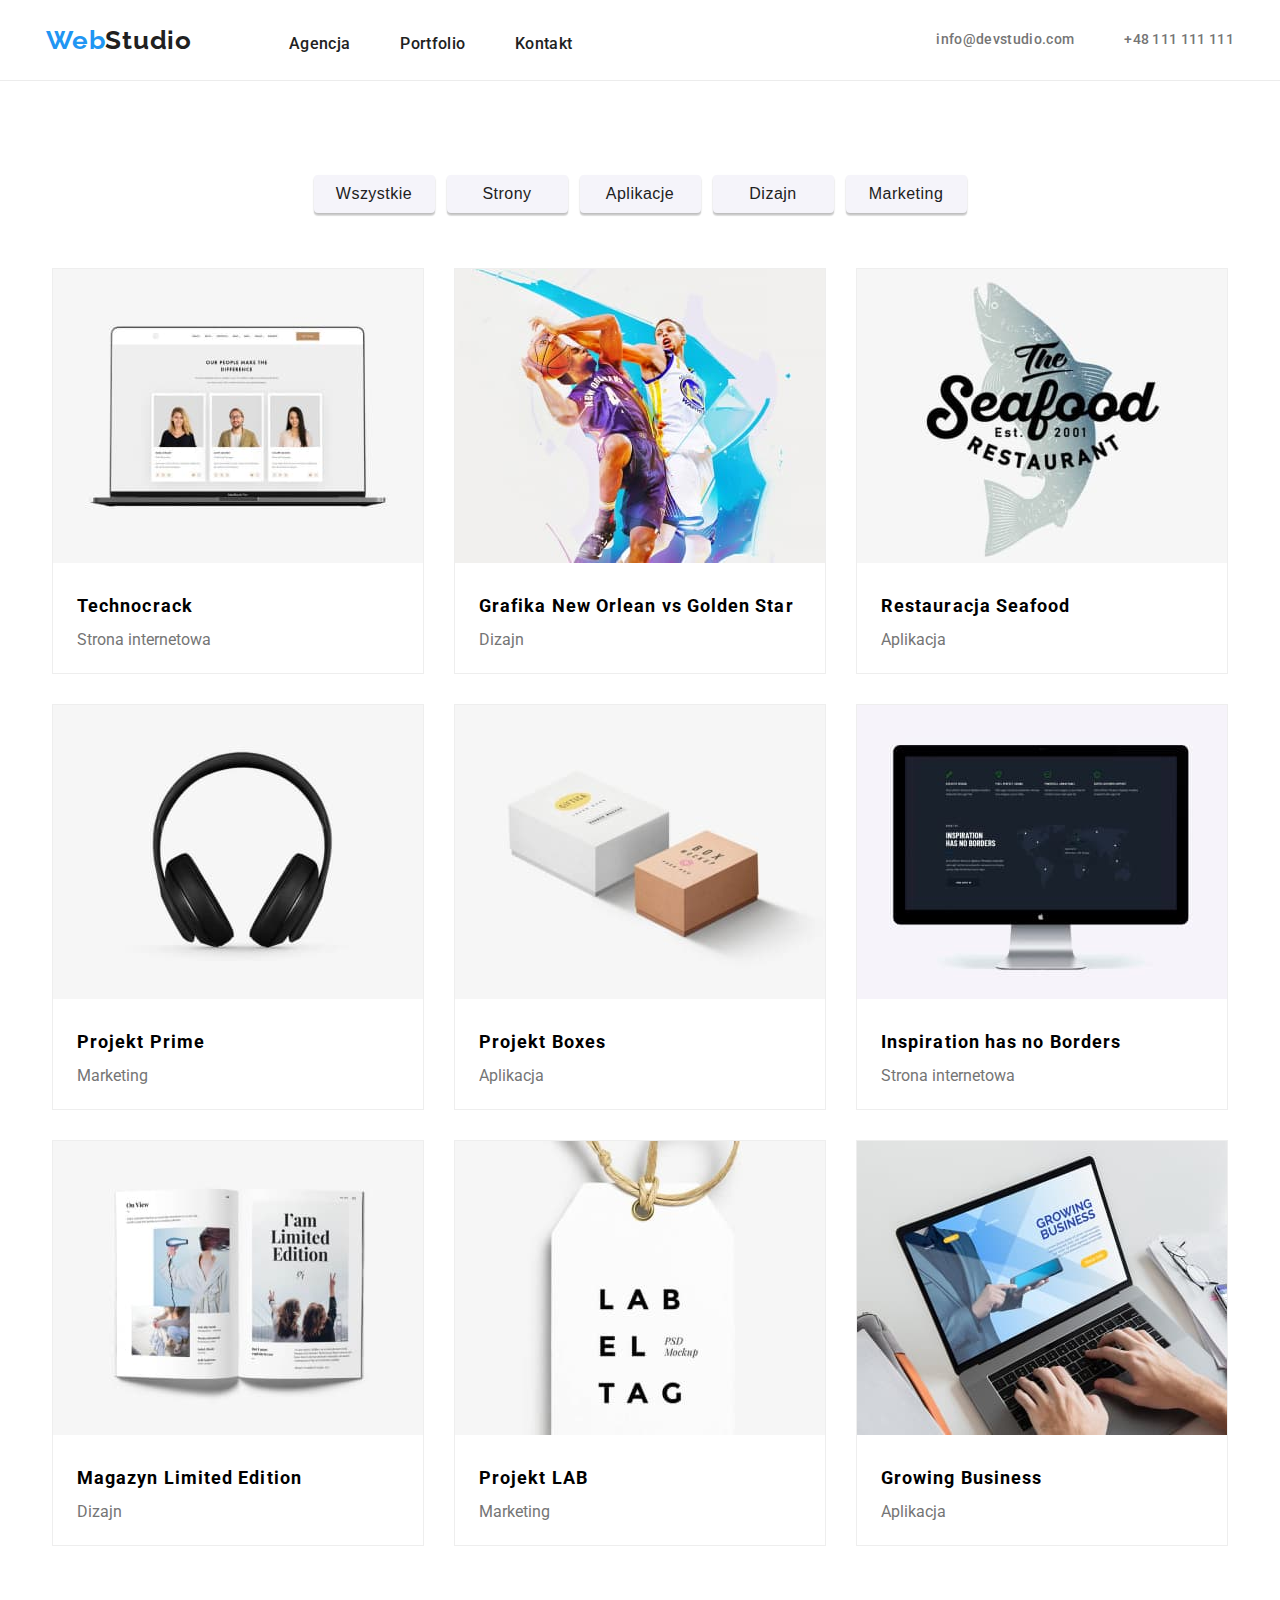
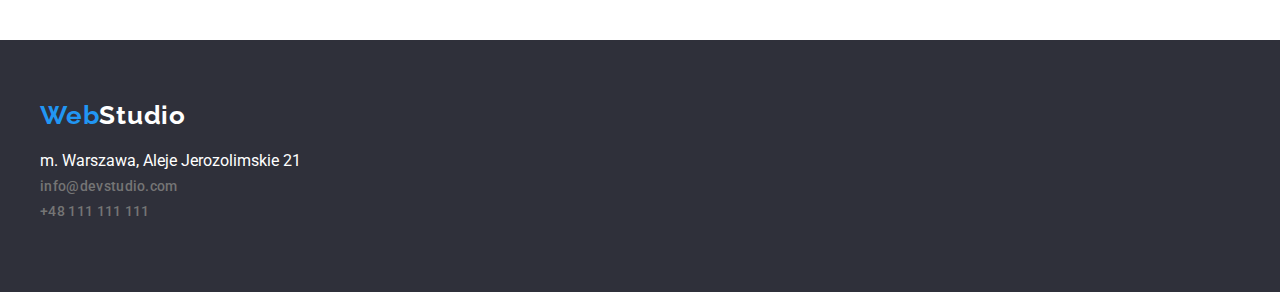
==== portfolio.html @ b08642d4 "feat int" ====
<!DOCTYPE html>
<html lang="pl">
  <head>
    <meta charset="UTF-8" />
    <meta http-equiv="X-UA-Compatible" content="IE=edge" />
    <meta name="viewport" content="width=device-width, initial-scale=1.0" />
    <title>Portfolio</title>
    <link rel="stylesheet" href="css/style.css" />
    <link rel="preconnect" href="https://fonts.googleapis.com" />
    <link rel="preconnect" href="https://fonts.gstatic.com" crossorigin />
    <link
      href="https://fonts.googleapis.com/css2?family=Raleway:wght@700&family=Roboto:wght@400;500;700;900&display=swap"
      rel="stylesheet"
    />
    <link
      rel="stylesheet"
      href="https://cdnjs.cloudflare.com/ajax/libs/modern-normalize/1.1.0/modern-normalize.min.css"
      integrity="sha512-wpPYUAdjBVSE4KJnH1VR1HeZfpl1ub8YT/NKx4PuQ5NmX2tKuGu6U/JRp5y+Y8XG2tV+wKQpNHVUX03MfMFn9Q=="
      crossorigin="anonymous"
      referrerpolicy="no-referrer"
    />
  </head>
  <body>
    <a href="index.html"></a>
    <header class="flexWstdioTop">
      <div class="container headerTop">
        <nav>
          <a class="WebStudio" href="index.html"><span class="wstudio">Web</span>Studio</a>
          <a class="linkRest" href="#">Agencja</a>
          <a class="linkRest" href="portfolio.html">Portfolio</a>
          <a class="linkRestKo" href="#">Kontakt</a>
        </nav>
        <a class="email" href="mailto:info@devstudio.com">info@devstudio.com</a>
        <a class="tel" href="tel:+48111111111">+48 111 111 111</a>
      </div>
    </header>
    <main>
      <section class="container buttons">
        <button class="fiveButton" type="button">Wszystkie</button>
        <button class="fiveButton" type="button">Strony</button>
        <button class="fiveButton" type="button">Aplikacje</button>
        <button class="fiveButton" type="button">Dizajn</button>
        <button class="fiveButton" type="button">Marketing</button>
      </section>
      <section class="container">
        <ul class="flexGraf">
          <li class="borderImgPortfolio">
            <img
              src="images/portfolio/technocrac.jpg"
              alt="osoby i ich cv"
              width="370"
              height="294"
            />
            <div class="graf">Technocrack</div>
            <div class="grafTxt">Strona internetowa</div>
          </li>
          <li class="borderImgPortfolio">
            <img
              src="images/portfolio/newOrleanvsGoldenStar.jpg"
              alt="zdjecie meczu New Orlean vs Golden Star"
              width="370"
              height="294"
            />
            <div class="graf">Grafika New Orlean vs Golden Star</div>
            <div class="grafTxt">Dizajn</div>
          </li>
          <li class="borderImgPortfolio">
            <img
              src="images/portfolio/restaurantSeafood.jpg"
              alt="restauracja"
              width="370"
              height="294"
            />
            <div class="graf">Restauracja Seafood</div>
            <div class="grafTxt">Aplikacja</div>
          </li>
        </ul>
        <ul class="flexGraf">
          <li class="borderImgPortfolio">
            <img src="images/portfolio/projectPrime.jpg" alt="sluchawki" width="370" height="294" />
            <div class="graf">Projekt Prime</div>
            <div class="grafTxt">Marketing</div>
          </li>
          <li class="borderImgPortfolio">
            <img src="images/portfolio/projectBoxes.jpg" alt="pudelka" width="370" height="294" />
            <div class="graf">Projekt Boxes</div>
            <div class="grafTxt">Aplikacja</div>
          </li>
          <li class="borderImgPortfolio">
            <img
              src="images/portfolio/inspirationHasNoBorders.jpg"
              alt="monitor"
              width="370"
              height="294"
            />
            <div class="graf">Inspiration has no Borders</div>
            <div class="grafTxt">Strona internetowa</div>
          </li>
        </ul>
        <ul class="flexGraf flexGrafthre">
          <li class="borderImgPortfolio">
            <img
              src="images/portfolio/magazynLimitedEdition.jpg"
              width="370"
              height="294"
              alt="magazyn Limited Edition"
            />
            <div class="graf">Magazyn Limited Edition</div>
            <div class="grafTxt">Dizajn</div>
          </li>
          <li class="borderImgPortfolio">
            <img src="images/portfolio/projectLAB.jpg" alt="projekt lab" width="370" height="294" />
            <div class="graf">Projekt LAB</div>
            <div class="grafTxt">Marketing</div>
          </li>
          <li class="borderImgPortfolio">
            <img
              src="images/portfolio/growingBusiness.jpg"
              alt="rosnacy biznes"
              width="370"
              height="294"
            />
            <div class="graf">Growing Business</div>
            <div class="grafTxt">Aplikacja</div>
          </li>
        </ul>
      </section>
    </main>
    <footer class="addresColor">
      <div class="container">
        <div class="WebStudioAdress">
          <span class="wstudio">Web</span><span class="wStudioAdres">Studio</span>
        </div>
        <address>
          <div class="addres">m. Warszawa, Aleje Jerozolimskie 21</div>
          <a class="email-telAdress" href="mailto:info@devstudio.com">info@devstudio.com</a>
          <a class="email-telAdress" href="tel:+48111111111">+48 111 111 111</a>
        </address>
      </div>
    </footer>
  </body>
</html>
---- css/style.css ----
* {
  margin: 0;
  padding: 0;
  justify-content: center;
}

ul {
  list-style-type: none;
}

a {
  text-decoration: none;
}
.container {
  font-family: 'Roboto', sans-serif;
  margin: 0 auto;
  font-style: normal;
  width: 1200px;
}

.WebStudio {
  font-family: 'Raleway';
  color: #212121;
  text-decoration: none;
  font-weight: 700;
  line-height: 1.19;
  font-size: 26px;
  letter-spacing: 0.03em;
  margin-right: 93px;
}

.WebStudioAdress {
  font-family: 'Raleway';
  color: #212121;
  text-decoration: none;
  font-weight: 700;
  line-height: 1.19;
  font-size: 26px;
  letter-spacing: 0.03em;
  padding-top: 60px;
}

.wstudio {
  color: #2196f3;
}

.linkRest {
  color: #212121;
  text-decoration: none;
  font-weight: 500;
  font-size: 16px;
  line-height: 1.14;
  letter-spacing: 0.02em;
  padding: 0;
  height: auto;
  margin-right: 46px;
}

.headerTop {
  display: flex;
  align-items: center;
  margin-top: 25px;
}

.linkRestKo {
  color: #212121;
  text-decoration: none;
  font-weight: 500;
  font-size: 16px;
  line-height: 1.14;
  letter-spacing: 0.02em;
  padding: 0;
}

.viceVersa :hover {
  color: #2196f3;
}

.viceVersa :focus {
  background-color: #2196f3;
  outline: none;
}

.email:hover {
  color: #2196f3;
}

.tel:hover {
  color: #2196f3;
}

.email-telAdress:hover {
  color: #2196f3;
}

.email-tel:focus {
  background-color: #2196f3;
  outline: none;
}

.email {
  font-weight: 500;
  font-size: 14px;
  line-height: 1.14;
  letter-spacing: 0.02rem;
  color: #757575;
  text-decoration: none;
  font-style: normal;
  margin-left: 364px;
}

.tel {
  font-weight: 500;
  font-size: 14px;
  line-height: 1.14;
  letter-spacing: 0.02rem;
  color: #757575;
  text-decoration: none;
  font-style: normal;
  margin-left: 50px;
}

.email-telAdress {
  font-weight: 500;
  font-size: 14px;
  line-height: 1.14;
  letter-spacing: 0.02rem;
  color: #757575;
  text-decoration: none;
  font-style: normal;
  display: block;
  margin-bottom: 9px;
}

.top {
  font-weight: 900;
  font-size: 44px;
  line-height: 1.3;
  letter-spacing: 0.06em;
  color: #ffffff;
  text-align: center;
  padding-top: 200px;
  align-items: center;
  max-width: 700px;
  margin-left: 250px;
}

.flexTop {
  background: #2f303a;
  height: 600px;
  margin-top: 25px;
  align-items: center;
  text-align: center;
}

.botoonIndex {
  font-weight: 700;
  font-size: 16px;
  line-height: 1.87;
  letter-spacing: 0.06rem;
  border: 4px;
  cursor: pointer;
  border-radius: 4px;
  color: #ffffff;
  background: #2196f3;
  width: 200px;
  height: 50px;
  box-shadow: 0px 4px 4px rgba(0, 0, 0, 0.15);
  margin-top: 40px;
}

.botoonIndex:hover {
  color: #020202;
  background: #f5f4fa;
}

.botoonIndex:focus {
  background-color: #2196f3;
  outline: none;
}

.articleTitle {
  font-weight: 700;
  font-size: 14px;
  line-height: 1.14;
  letter-spacing: 0.03em;
}

.articleTitleTxt {
  font-size: 14px;
  line-height: 1.71;
  letter-spacing: 0.03em;
  color: #757575;
}

.resthHtwo {
  font-weight: 700;
  font-size: 36px;
  line-height: 1.16;
  letter-spacing: 0.03em;
  color: #212121;
  text-align: center;
  padding-top: 94px;
}

.resthHtwoImg {
  font-weight: 700;
  font-size: 36px;
  line-height: 1.16;
  letter-spacing: 0.03em;
  text-align: center;
  margin-top: 94px;
}

.personName {
  font-weight: 500;
  font-size: 16px;
  line-height: 1.18;
  letter-spacing: 0.03em;
  text-align: center;
  margin-top: 30px;
}

.personNameTxt {
  font-size: 16px;
  line-height: 1.18;
  letter-spacing: 0.03em;
  text-align: center;
  margin-top: 10px;
}

.fiveButton {
  font-weight: 500;
  font-size: 16px;
  line-height: 1.62;
  letter-spacing: 0.03em;
  border: 4px;
  background: #f5f4fa;
  color: #ffffff;
  cursor: pointer;
  border-radius: 4px;
  width: 121px;
  height: 38px;
  color: #212121;
  box-shadow: 0px 3px 1px rgba(0, 0, 0, 0.1), 0px 1px 2px rgba(0, 0, 0, 0.08),
    0px 2px 2px rgba(0, 0, 0, 0.12);
  border-radius: 4px;
}

.buttons {
  padding: 25px 0;
  display: flex;
  justify-content: center;
  align-items: center;
  gap: 12px;
  padding-top: 94px;
}

.fiveButtonOne:hover {
  color: #ffffff;
  background: #2196f3;
}

.fiveButton:hover {
  color: #ffffff;
  background: #2196f3;
}

.fiveButton:focus {
  background-color: #2196f3;
  outline: none;
}

.graf {
  font-weight: 700;
  font-size: 18px;
  line-height: 2.11;
  letter-spacing: 0.06em;
  margin-left: 24px;
  margin-top: 20px;
}

.grafTxt {
  font-size: 16px;
  line-height: 1.87;
  color: #757575;
  margin-left: 24px;
}

.addres {
  color: #ffffff;
  margin-top: 20px;
  margin-bottom: 9px;
  margin-top: 20px;
  font-style: normal;
}

.flexPerson {
  height: 648px;
  background: #f5f4fa;
  margin-top: 94px;
}

.flexAdress {
  height: 252px;
  background: #2f303a;
}

.flexArticleTitle {
  display: flex;
  gap: 30px;
  margin-top: 94px;
  width: 1170px;
  height: 101px;
}

.flexImageOneIndex {
  display: flex;
  margin: 30px;
  gap: 30px;
  margin-top: 50px;
}

.flexWstdioTop {
  border-bottom: 1px solid #ececec;
  padding-bottom: 24px;
}

.flexWstdioTopIndex {
  align-items: center;
}

.flexImgPersonOne {
  display: flex;
  gap: 30px;
  margin-top: 50px;
}

.ImgTxtPerson {
  width: 270px;
  height: 368px;
  background: #ffffff;
  box-shadow: 0px 1px 3px rgba(0, 0, 0, 0.12), 0px 1px 1px rgba(0, 0, 0, 0.14),
    0px 2px 1px rgba(0, 0, 0, 0.2);
  border-radius: 0px 0px 4px 4px;
}

.flexGraf {
  display: flex;
  gap: 30px;
  padding: 0;
  margin-top: 30px;
}

.flexGrafthre {
  margin-bottom: 94px;
  margin-top: 30px;
}

.borderImgPortfolio {
  width: 370px;
  height: 404px;
  background: #ffffff;
  border: 1px solid #eeeeee;
}

.addresColor {
  background: #2f303a;
  height: 252px;
}

.wStudioAdres {
  color: #ffffff;
}
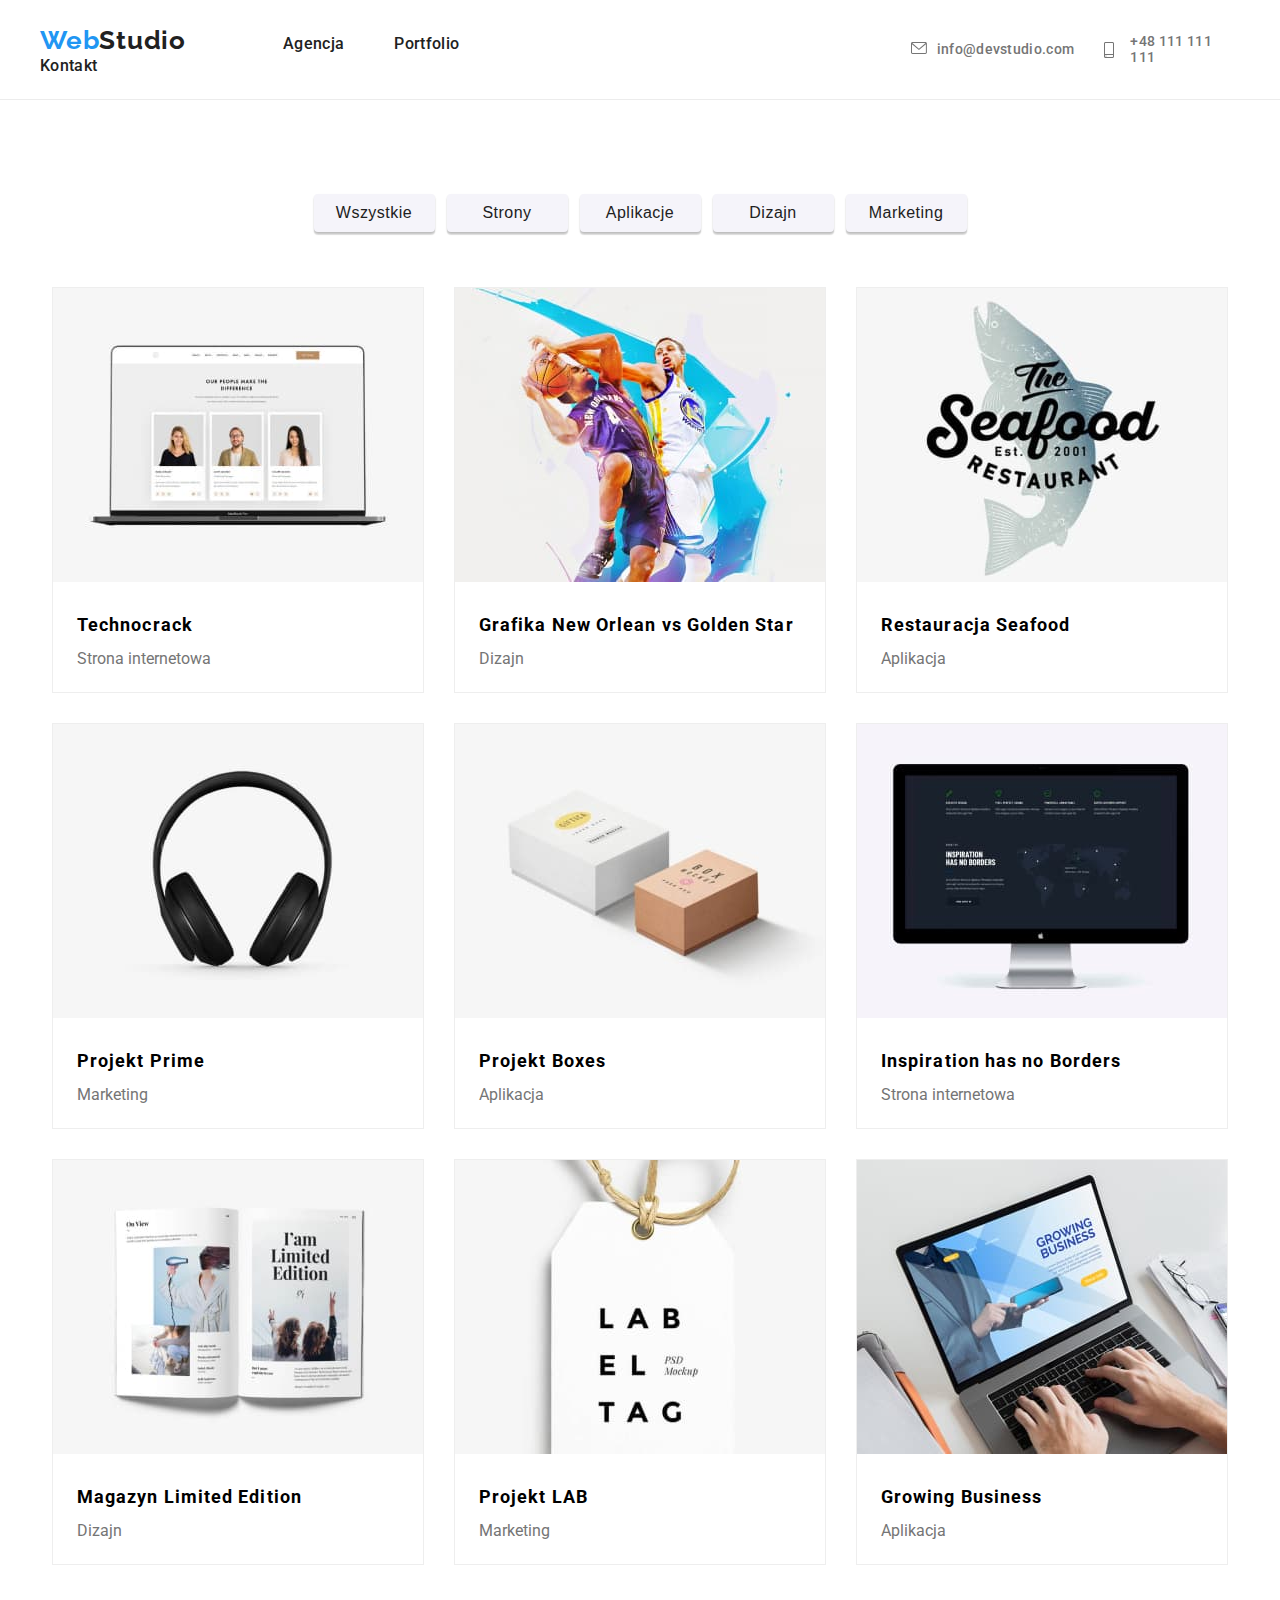
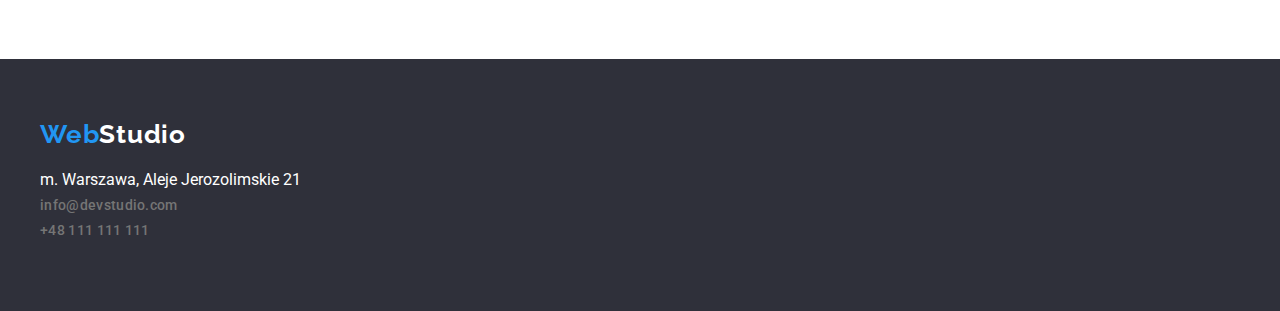
==== commit 30b1d9f7: "22" ====
--- a/portfolio.html
+++ b/portfolio.html
@@ -30,7 +30,13 @@
           <a class="linkRest" href="portfolio.html">Portfolio</a>
           <a class="linkRestKo" href="#">Kontakt</a>
         </nav>
+        <svg class="telTopSvg" width="16" height="16">
+          <use href="images/icons.svg#icon-envelope" width="16" height="12 "></use>
+        </svg>
         <a class="email" href="mailto:info@devstudio.com">info@devstudio.com</a>
+        <svg class="eamiTopSvg" width="16" height="16">
+          <use href="images/icons.svg#icon-smartphone" width="10" height="16"></use>
+        </svg>
         <a class="tel" href="tel:+48111111111">+48 111 111 111</a>
       </div>
     </header>
--- a/css/style.css
+++ b/css/style.css
@@ -106,7 +106,6 @@
   color: #757575;
   text-decoration: none;
   font-style: normal;
-  margin-left: 364px;
 }
 
 .tel {
@@ -117,7 +116,16 @@
   color: #757575;
   text-decoration: none;
   font-style: normal;
-  margin-left: 50px;
+}
+
+.telTopSvg {
+  margin-left: 345px;
+  margin-right: 10px;
+}
+
+.eamiTopSvg {
+  margin-left: 30px;
+  margin-right: 10px;
 }
 
 .email-telAdress {
@@ -191,6 +199,7 @@
   line-height: 1.71;
   letter-spacing: 0.03em;
   color: #757575;
+  width: 270px;
 }
 
 .resthHtwo {
@@ -209,7 +218,7 @@
   line-height: 1.16;
   letter-spacing: 0.03em;
   text-align: center;
-  margin-top: 94px;
+  padding-top: 94px;
 }
 
 .personName {
@@ -299,6 +308,7 @@
   height: 648px;
   background: #f5f4fa;
   margin-top: 94px;
+  height: 708px;
 }
 
 .flexAdress {
@@ -338,7 +348,7 @@
 
 .ImgTxtPerson {
   width: 270px;
-  height: 368px;
+  height: 428px;
   background: #ffffff;
   box-shadow: 0px 1px 3px rgba(0, 0, 0, 0.12), 0px 1px 1px rgba(0, 0, 0, 0.14),
     0px 2px 1px rgba(0, 0, 0, 0.2);
@@ -364,11 +374,55 @@
   border: 1px solid #eeeeee;
 }
 
+.borderImgPortfolio:hover {
+  box-shadow: 0px 1px 1px rgba(0, 0, 0, 0.12), 0px 4px 4px rgba(0, 0, 0, 0.06),
+    1px 4px 6px rgba(0, 0, 0, 0.16);
+}
+
 .addresColor {
   background: #2f303a;
   height: 252px;
+  margin-top: 94px;
 }
 
 .wStudioAdres {
   color: #ffffff;
 }
+
+.partners {
+  text-align: center;
+  margin-top: 94px;
+}
+
+.svgPartners {
+  display: flex;
+  gap: 30px;
+  margin-top: 50px;
+}
+
+.svgPone {
+  display: flex;
+  align-items: center;
+  margin-left: 20px;
+  margin-top: 16px;
+}
+
+.topImg {
+  background-image: url ('images/services/pictrueindextop.jpg');
+  width: 1600px;
+  height: 600px;
+  background-repeat: no-repeat;
+}
+
+.svgPoneH:hover {
+  fill: #2196f3;
+}
+
+.botomNew {
+  color: #ffffff;
+  font-weight: 700;
+  font-size: 14px;
+  line-height: 16px;
+  letter-spacing: 0.03em;
+  margin-left: 171px;
+}
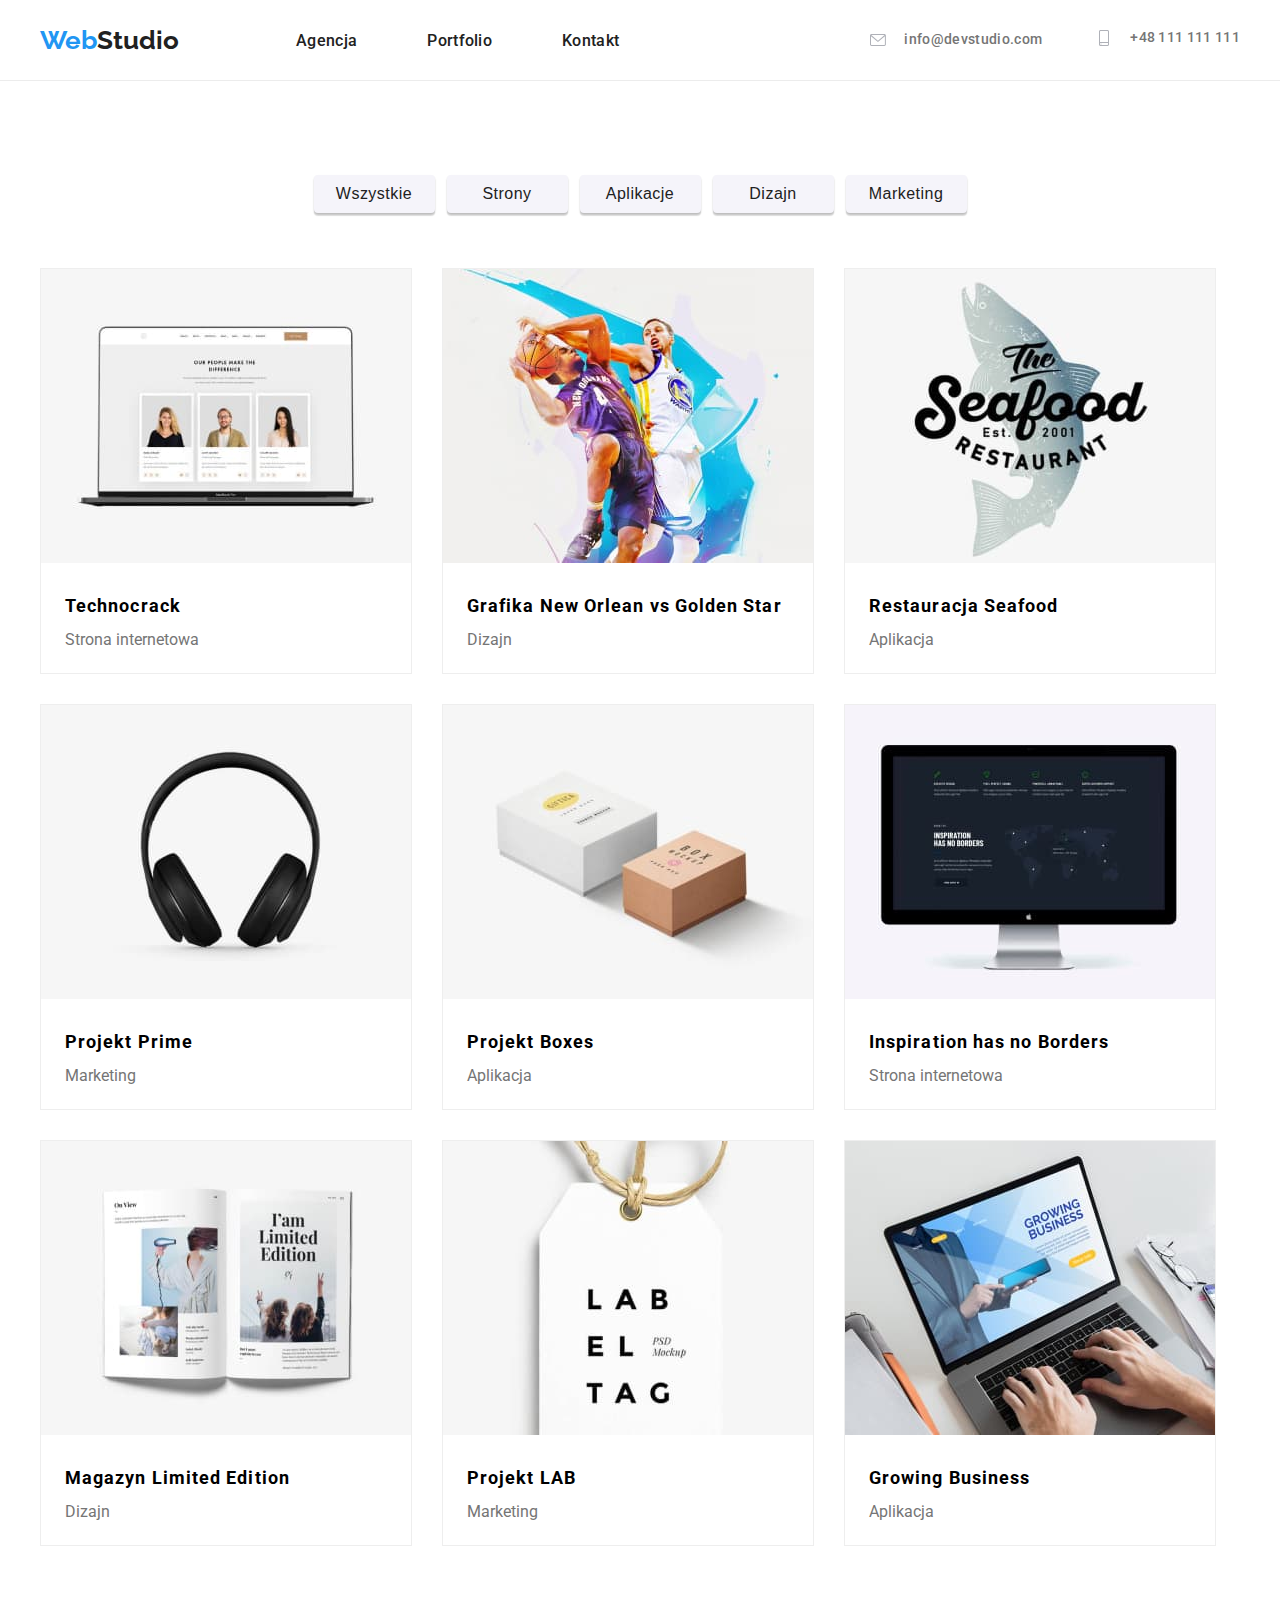
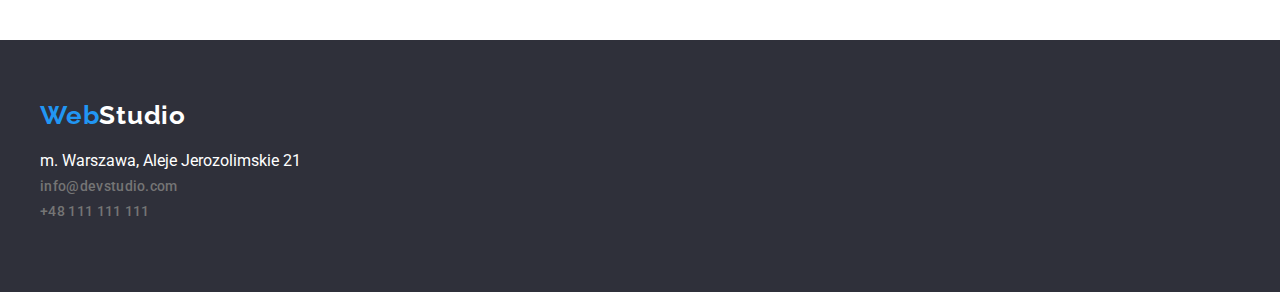
==== commit 6b7c541f: "555" ====
--- a/portfolio.html
+++ b/portfolio.html
@@ -24,20 +24,48 @@
     <a href="index.html"></a>
     <header class="flexWstdioTop">
       <div class="container headerTop">
-        <nav>
-          <a class="WebStudio" href="index.html"><span class="wstudio">Web</span>Studio</a>
-          <a class="linkRest" href="#">Agencja</a>
-          <a class="linkRest" href="portfolio.html">Portfolio</a>
-          <a class="linkRestKo" href="#">Kontakt</a>
+        <a class="WebStudio" href="index.html"><span class="wstudio">Web</span>Studio</a>
+        <nav class="navigation">
+          <ul class="navigation__list">
+            <li class="list__item">
+              <a class="linkRest" href="#">Agencja</a>
+            </li>
+            <li>
+              <a class="linkRest" href="portfolio.html">Portfolio</a>
+            </li>
+            <li>
+              <a class="linkRest" href="#">Kontakt</a>
+            </li>
+          </ul>
         </nav>
-        <svg class="telTopSvg" width="16" height="16">
-          <use href="images/icons.svg#icon-envelope" width="16" height="12 "></use>
-        </svg>
-        <a class="email" href="mailto:info@devstudio.com">info@devstudio.com</a>
-        <svg class="eamiTopSvg" width="16" height="16">
-          <use href="images/icons.svg#icon-smartphone" width="10" height="16"></use>
-        </svg>
-        <a class="tel" href="tel:+48111111111">+48 111 111 111</a>
+        <ul class="contact__list">
+          <li>
+            <a class="email" href="mailto:info@devstudio.com">
+              <svg class="telTopSvg" width="16" height="20">
+                <use
+                  class="svgcolorTop"
+                  href="images/icons.svg#icon-envelope"
+                  width="16"
+                  height="12 "
+                ></use>
+              </svg>
+              info@devstudio.com
+            </a>
+          </li>
+          <li>
+            <a class="tel" href="tel:+48111111111">
+              <svg class="eamiTopSvg" width="16" height="16">
+                <use
+                  class="svgcolorTop"
+                  href="images/icons.svg#icon-smartphone"
+                  width="16"
+                  height="16"
+                ></use>
+              </svg>
+              +48 111 111 111
+            </a>
+          </li>
+        </ul>
       </div>
     </header>
     <main>
--- a/css/style.css
+++ b/css/style.css
@@ -1,15 +1,15 @@
 * {
   margin: 0;
   padding: 0;
-  justify-content: center;
-}
-
-ul {
-  list-style-type: none;
-}
-
-a {
-  text-decoration: none;
+}
+
+ul,
+ol {
+  list-style: none;
+}
+​a {
+  text-decoration: none;
+  color: inherit;
 }
 .container {
   font-family: 'Roboto', sans-serif;
@@ -19,6 +19,17 @@
 }
 
 .WebStudio {
+  display: block;
+  font-family: 'Raleway';
+  color: #212121;
+  text-decoration: none;
+  font-weight: 700;
+  line-height: 1.19;
+  font-size: 1.625rem;
+  margin-right: 93px;
+}
+
+.WebStudioAdress {
   font-family: 'Raleway';
   color: #212121;
   text-decoration: none;
@@ -26,17 +37,6 @@
   line-height: 1.19;
   font-size: 26px;
   letter-spacing: 0.03em;
-  margin-right: 93px;
-}
-
-.WebStudioAdress {
-  font-family: 'Raleway';
-  color: #212121;
-  text-decoration: none;
-  font-weight: 700;
-  line-height: 1.19;
-  font-size: 26px;
-  letter-spacing: 0.03em;
   padding-top: 60px;
 }
 
@@ -44,7 +44,43 @@
   color: #2196f3;
 }
 
+.navigation {
+  flex: 1;
+  margin-left: 24px;
+}
+
+.navigation__list {
+  display: flex;
+  gap: 24px;
+}
+
 .linkRest {
+  color: #212121;
+  font-weight: 500;
+  font-size: 1rem;
+  line-height: 1.14;
+  letter-spacing: 0.02em;
+  height: auto;
+  text-decoration: none;
+  margin-right: 46px;
+}
+
+.linkRest:hover {
+  color: #2196f3;
+}
+
+.contact__list {
+  display: flex;
+  gap: 24px;
+}
+
+.headerTop {
+  display: flex;
+  align-items: center;
+  margin-top: 25px;
+}
+
+.linkRestKo {
   color: #212121;
   text-decoration: none;
   font-weight: 500;
@@ -52,40 +88,14 @@
   line-height: 1.14;
   letter-spacing: 0.02em;
   padding: 0;
-  height: auto;
-  margin-right: 46px;
-}
-
-.headerTop {
-  display: flex;
-  align-items: center;
-  margin-top: 25px;
-}
-
-.linkRestKo {
-  color: #212121;
-  text-decoration: none;
-  font-weight: 500;
-  font-size: 16px;
-  line-height: 1.14;
-  letter-spacing: 0.02em;
-  padding: 0;
-}
-
-.viceVersa :hover {
-  color: #2196f3;
-}
-
-.viceVersa :focus {
-  background-color: #2196f3;
-  outline: none;
-}
-
+}
+
+.tel:hover .eamiTopSvg,
+.email:hover .telTopSvg {
+  fill: #2196f3;
+}
+.tel:hover,
 .email:hover {
-  color: #2196f3;
-}
-
-.tel:hover {
   color: #2196f3;
 }
 
@@ -118,8 +128,16 @@
   font-style: normal;
 }
 
+.tel,
+.email {
+  display: flex;
+  align-items: center;
+  gap: 8px;
+}
+
 .telTopSvg {
-  margin-left: 345px;
+  transform: translateY(20%);
+  margin-left: 30px;
   margin-right: 10px;
 }
 
@@ -321,7 +339,6 @@
   gap: 30px;
   margin-top: 94px;
   width: 1170px;
-  height: 101px;
 }
 
 .flexImageOneIndex {
@@ -392,6 +409,7 @@
 .partners {
   text-align: center;
   margin-top: 94px;
+  background-image: url();
 }
 
 .svgPartners {
@@ -407,17 +425,31 @@
   margin-top: 16px;
 }
 
-.topImg {
-  background-image: url ('images/services/pictrueindextop.jpg');
-  width: 1600px;
-  height: 600px;
-  background-repeat: no-repeat;
-}
-
 .svgPoneH:hover {
+  fill: #ffffff;
+  background-color: #2196f3;
+}
+.svgcolorTop {
+  fill: #afb1b8;
+}
+
+.svgcolorTop:hover {
   fill: #2196f3;
 }
-
+.svgcolor {
+  fill: #afb1b8;
+}
+.svgcolor:hover {
+  fill: #ffffff;
+}
+
+.cyrcleColor {
+  fill: #ffffff;
+}
+
+.cyrcleColor:hover {
+  fill: #2196f3;
+}
 .botomNew {
   color: #ffffff;
   font-weight: 700;
@@ -426,3 +458,36 @@
   letter-spacing: 0.03em;
   margin-left: 171px;
 }
+
+.svgcolorStreeInex {
+  fill: #afb1b8;
+}
+
+.borderSvgSTreeIndex {
+  height: 92px;
+  border: 1px solid #afb1b8;
+  border-radius: 4px;
+}
+.borderSvgSTreeIndex:hover {
+  fill: #2196f3;
+}
+
+.borderAticle {
+  width: 270px;
+  height: 120px;
+  background: #f5f4fa;
+  border-radius: 4px;
+  margin-bottom: 30px;
+}
+.flexadresSvg {
+  display: flex;
+}
+
+.cyrcleMargin {
+  margin-top: 16px;
+}
+.flexSvgIcon {
+  display: flex;
+  gap: 10px;
+  margin-left: 32px;
+}
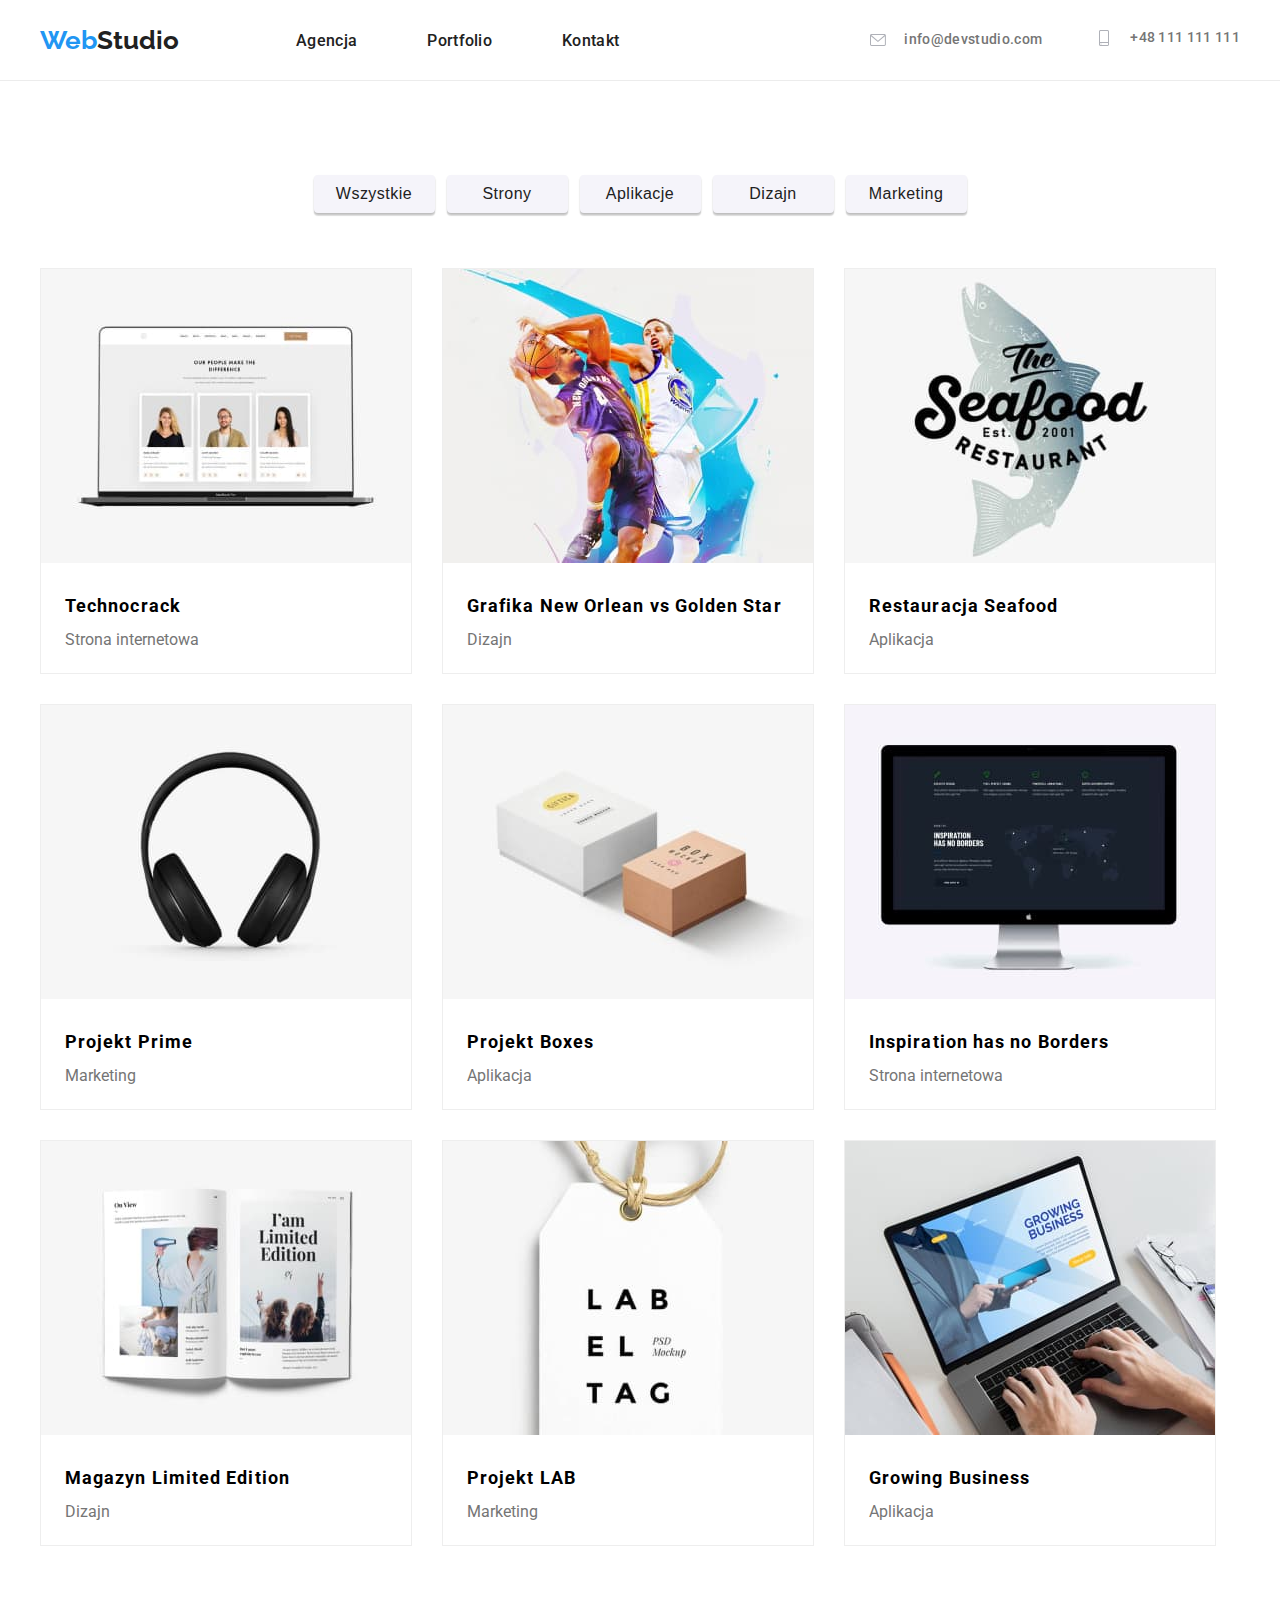
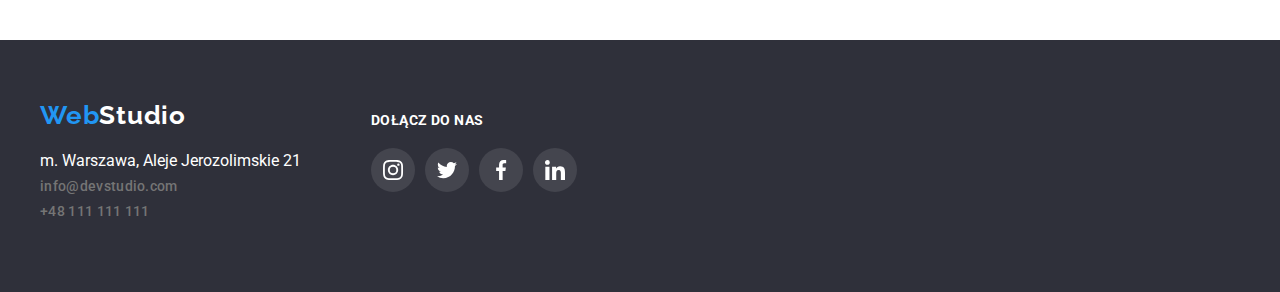
==== commit f37cff85: "koniec" ====
--- a/portfolio.html
+++ b/portfolio.html
@@ -161,15 +161,44 @@
       </section>
     </main>
     <footer class="addresColor">
-      <div class="container">
-        <div class="WebStudioAdress">
-          <span class="wstudio">Web</span><span class="wStudioAdres">Studio</span>
+      <div class="container flexAdres">
+        <div>
+          <div class="WebStudioAdress">
+            <span class="wstudio">Web</span><span class="wStudioAdres">Studio </span>
+          </div>
+          <address>
+            <div class="addres">m. Warszawa, Aleje Jerozolimskie 21</div>
+            <a class="email-telAdress" href="mailto:info@devstudio.com">info@devstudio.com</a>
+            <a class="email-telAdress" href="tel:+48111111111">+48 111 111 111</a>
+          </address>
         </div>
-        <address>
-          <div class="addres">m. Warszawa, Aleje Jerozolimskie 21</div>
-          <a class="email-telAdress" href="mailto:info@devstudio.com">info@devstudio.com</a>
-          <a class="email-telAdress" href="tel:+48111111111">+48 111 111 111</a>
-        </address>
+        <div>
+          <h2 class="botomIconsName">Dołącz do nas</h2>
+          <ul class="botomIcons">
+            <li class="smIcons">
+              <a class="borderSvgAdress">
+                <svg class="marginesAdres" width="44" height="20">
+                  <use href="images/icons.svg#icon-instagram-2"></use>
+                </svg>
+              </a>
+              <a class="borderSvgAdress">
+                <svg class="marginesAdres" width="44" height="20">
+                  <use href="images/icons.svg#icon-twitter-1"></use>
+                </svg>
+              </a>
+              <a class="borderSvgAdress">
+                <svg class="marginesAdres" width="44" height="20">
+                  <use href="images/icons.svg#icon-facebook-1"></use>
+                </svg>
+              </a>
+              <a class="borderSvgAdress">
+                <svg class="marginesAdres" width="44" height="20">
+                  <use href="images/icons.svg#icon-linkedin-1"></use>
+                </svg>
+              </a>
+            </li>
+          </ul>
+        </div>
       </div>
     </footer>
   </body>
--- a/css/style.css
+++ b/css/style.css
@@ -90,8 +90,8 @@
   padding: 0;
 }
 
-.tel:hover .eamiTopSvg,
-.email:hover .telTopSvg {
+.tel:hover .eamiTopSvg .svgcolorTop,
+.email:hover .telTopSvg .svgcolorTop {
   fill: #2196f3;
 }
 .tel:hover,
@@ -172,7 +172,6 @@
 }
 
 .flexTop {
-  background: #2f303a;
   height: 600px;
   margin-top: 25px;
   align-items: center;
@@ -438,18 +437,12 @@
 }
 .svgcolor {
   fill: #afb1b8;
+  cursor: pointer;
 }
 .svgcolor:hover {
   fill: #ffffff;
 }
 
-.cyrcleColor {
-  fill: #ffffff;
-}
-
-.cyrcleColor:hover {
-  fill: #2196f3;
-}
 .botomNew {
   color: #ffffff;
   font-weight: 700;
@@ -467,9 +460,11 @@
   height: 92px;
   border: 1px solid #afb1b8;
   border-radius: 4px;
+  cursor: pointer;
 }
 .borderSvgSTreeIndex:hover {
   fill: #2196f3;
+  border: 1px solid #2196f3;
 }
 
 .borderAticle {
@@ -489,5 +484,91 @@
 .flexSvgIcon {
   display: flex;
   gap: 10px;
-  margin-left: 32px;
-}
+  justify-content: center;
+}
+
+.borderSvg {
+  background-color: #ffffff;
+  margin-top: 16px;
+  border: 1px;
+  border-radius: 50%;
+  width: 44px;
+  height: 44px;
+  cursor: pointer;
+  fill: #afb1b8;
+}
+
+.borderSvg:hover {
+  background-color: #2196f3;
+  fill: white;
+}
+.margines {
+  margin-top: 12px;
+  margin-left: 12px;
+}
+
+.borderTop {
+  max-width: 1600px;
+  background-image: url('../images/services/pictrueindextop.jpg'),
+    linear-gradient(90deg, rgba(47, 48, 58, 0.4) 0%, rgba(47, 48, 58, 0.4) 0%);
+  background-size: 1600px;
+  background-position: center;
+  text-align: center;
+  margin: 0 auto;
+  height: 600px;
+}
+
+.smIcons {
+  cursor: pointer;
+  width: 44px;
+  height: 44px;
+  display: flex;
+  gap: 10px;
+  margin-left: 70px;
+}
+
+.botomIcons {
+  display: flex;
+  gap: 10px;
+}
+
+.botomIconsName {
+  color: #ffffff;
+  margin-top: 72px;
+  margin-bottom: 20px;
+  margin-left: 70px;
+  font-family: 'Roboto';
+  font-style: normal;
+  font-weight: 700;
+  font-size: 14px;
+  line-height: 16px;
+  letter-spacing: 0.03em;
+  text-transform: uppercase;
+}
+
+.cyrcleColorAdress {
+  fill: rgba(255, 255, 255, 0.1);
+}
+
+.cyrcleColorAdress:hover {
+  fill: #2196f3;
+}
+
+.flexAdres {
+  display: flex;
+}
+
+.borderSvgAdress {
+  background: rgba(255, 255, 255, 0.1);
+  fill: #ffffff;
+  border-radius: 50%;
+  cursor: pointer;
+}
+
+.borderSvgAdress:hover {
+  background: #2196f3;
+}
+
+.marginesAdres {
+  margin-top: 12px;
+}
